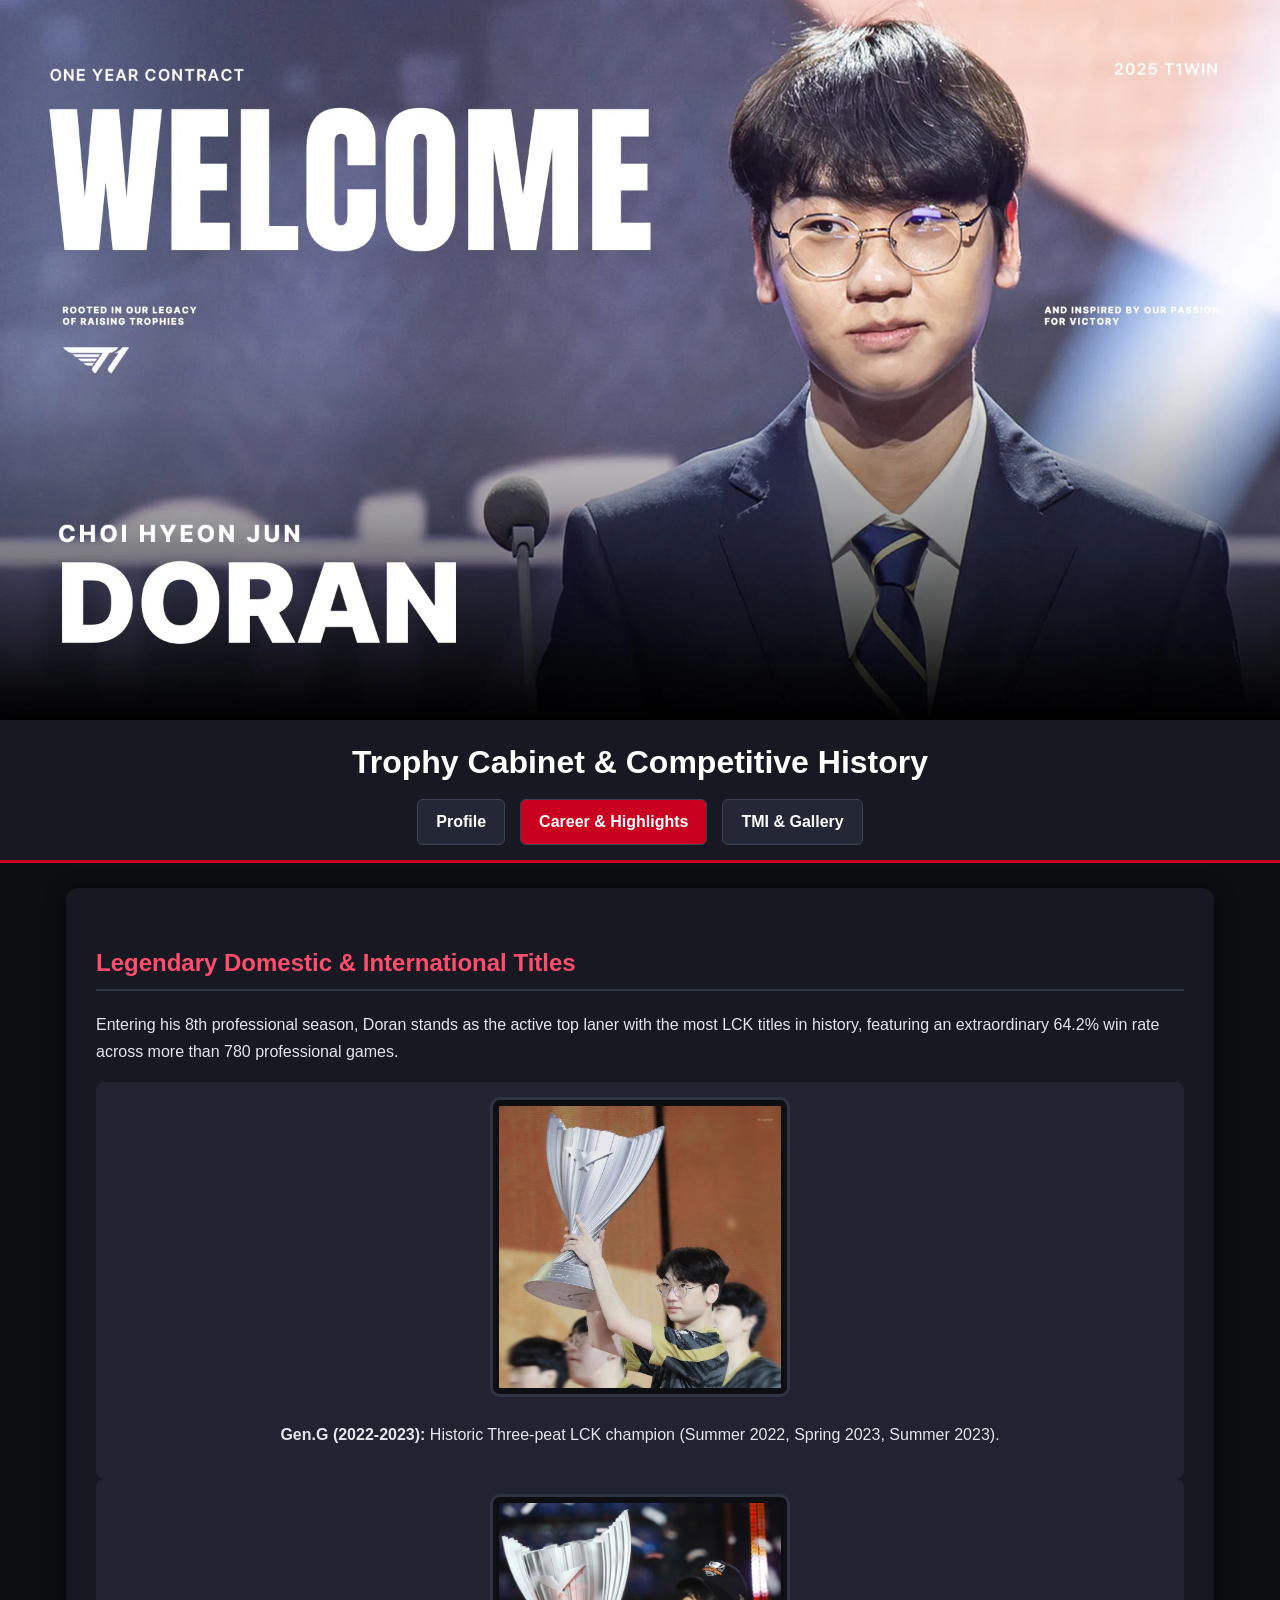
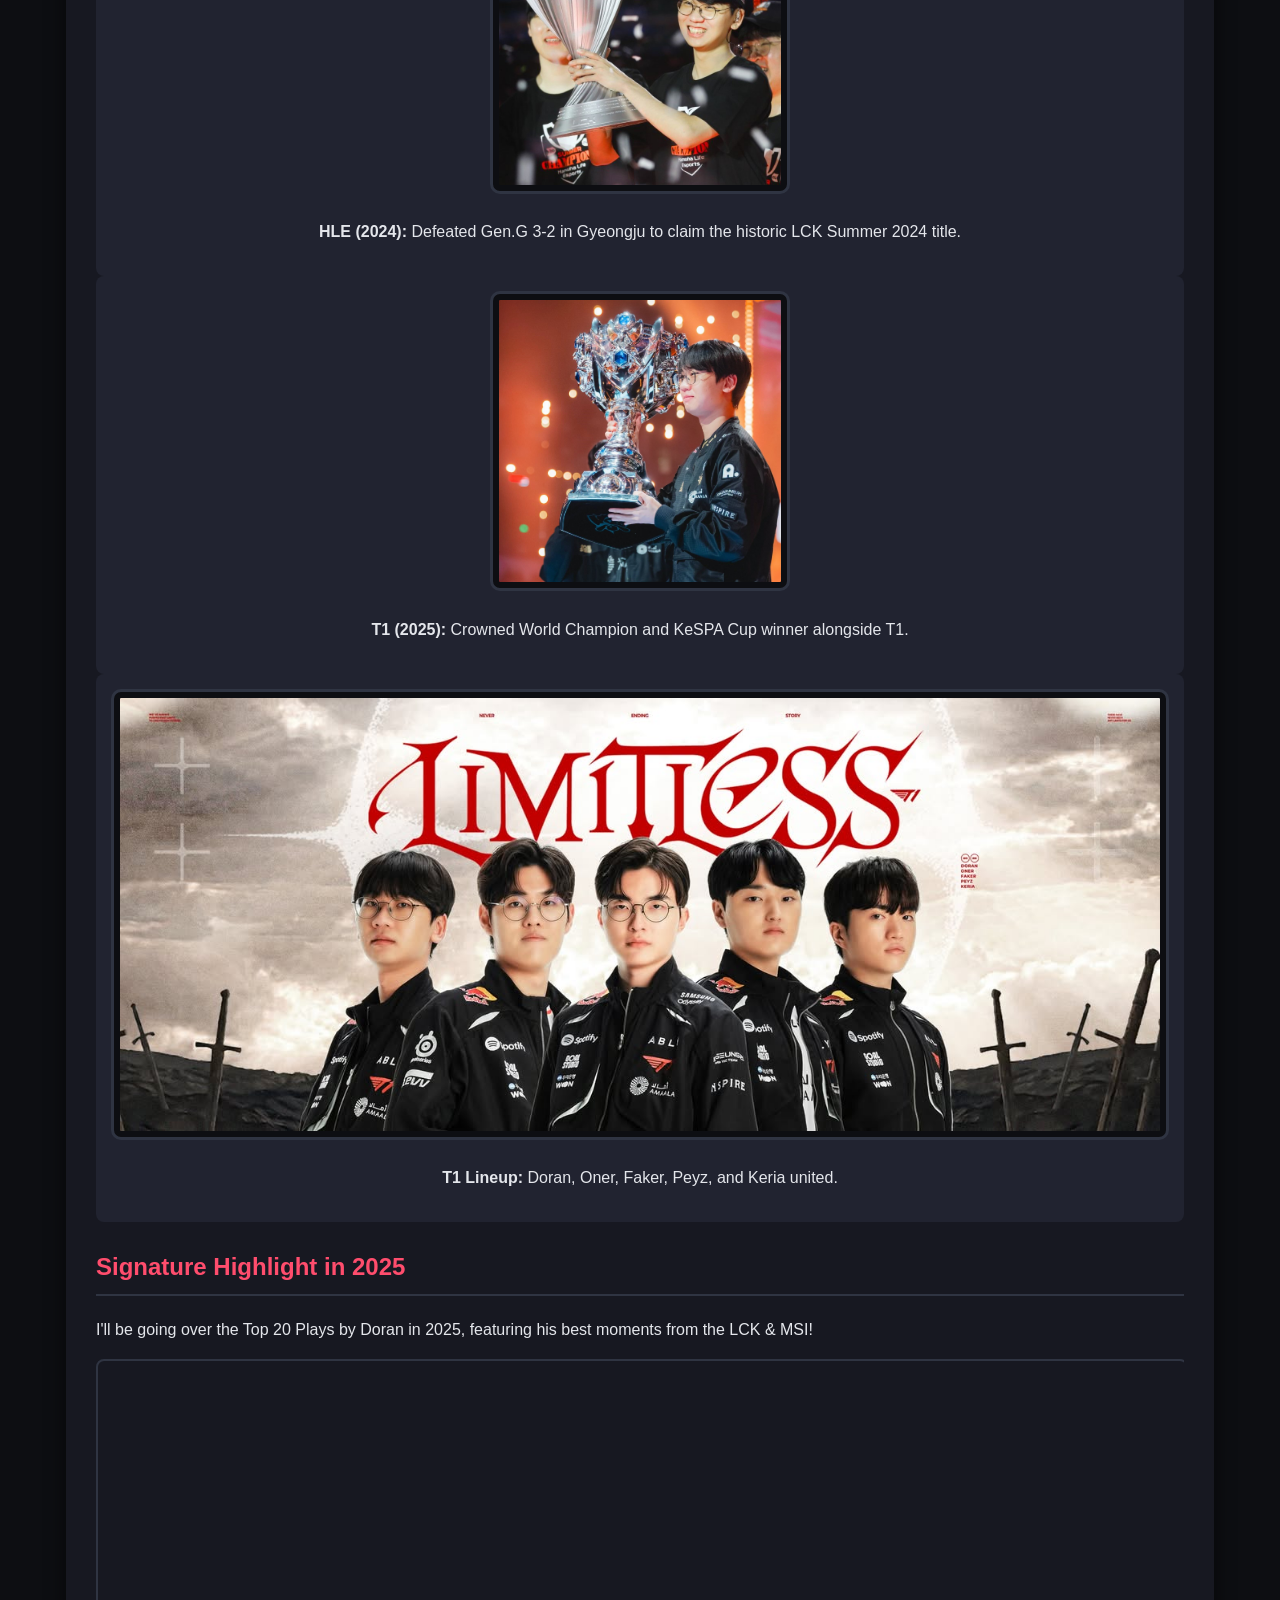
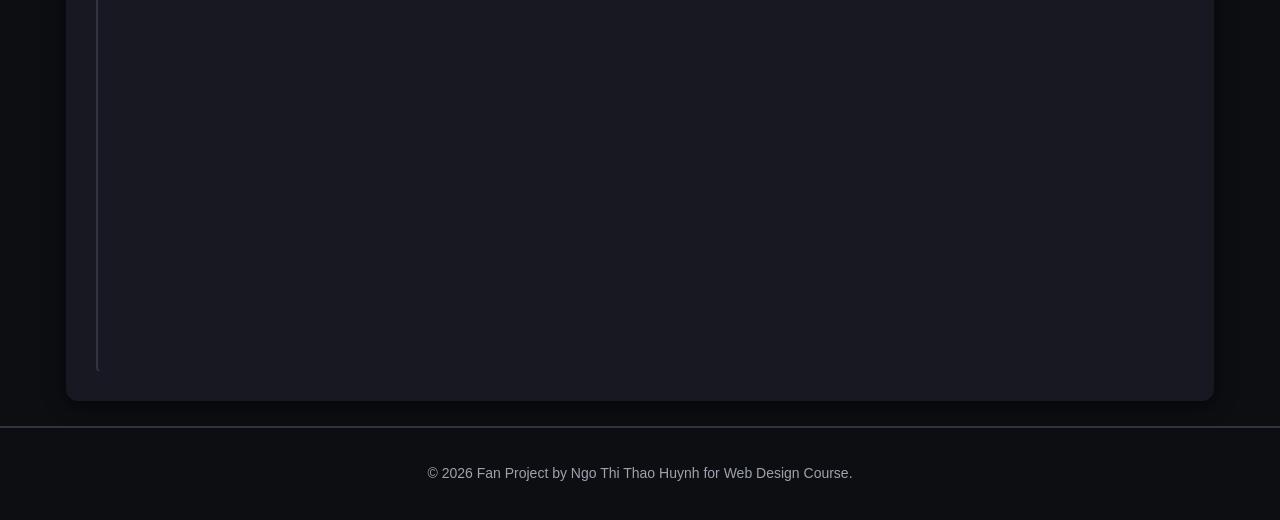
==== career.html @ f7dba2d1 "Add files via upload" ====
<!DOCTYPE html>
<html lang="en">

<head>
  <meta charset="utf-8">
  <meta name="viewport" content="width=device-width, initial-scale=1.0">
  <title>T1 Doran - Career & Championships</title>
  <link rel="stylesheet" href="css/style.css">
</head>

<body>
  <a href="#main" class="skip-link">Skip to Main Content</a>

  <header>
    <img src="images/welcome-doran-t1.jpg" alt="Welcome Doran to T1 official banner" class="header-banner">
    <h1>Trophy Cabinet & Competitive History</h1>
    <nav class="nav-bar">
      <ul>
        <li><a href="index.html">Profile</a></li>
        <li><a href="career.html" class="active">Career & Highlights</a></li>
        <li><a href="gallery.html">TMI & Gallery</a></li>
      </ul>
    </nav>
  </header>

  <main id="main">
    <section>
      <h2>Legendary Domestic & International Titles</h2>
      <p>Entering his 8th professional season, Doran stands as the active top laner with the most LCK titles in history,
        featuring an extraordinary 64.2% win rate across more than 780 professional games.</p>
    </section>

    <!-- Grid Layout: 4 Championship Images -->
    <div class="grid-container">
      <div class="grid-card">
        <img src="images/trophy-geng.jpg" alt="Doran lifting LCK championship cup with Gen.G">
        <p><strong>Gen.G (2022-2023):</strong> Historic Three-peat LCK champion (Summer 2022, Spring 2023, Summer 2023).
        </p>
      </div>
      <div class="grid-card">
        <img src="images/lck-hle.jpg" alt="Doran smiling and holding LCK Summer 2024 trophy with HLE">
        <p><strong>HLE (2024):</strong> Defeated Gen.G 3-2 in Gyeongju to claim the historic LCK Summer 2024 title.</p>
      </div>
      <div class="grid-card">
        <img src="images/trophy-t1.jpg" alt="Doran holding international championship trophy with T1">
        <p><strong>T1 (2025):</strong> Crowned World Champion and KeSPA Cup winner alongside T1.</p>
      </div>
      <div class="grid-card">
        <img class="team-t1-image" src="images/team-t1.jpg" alt="Full T1 roster lineup Limitless poster">
        <p><strong>T1 Lineup:</strong> Doran, Oner, Faker, Peyz, and Keria united.</p>
      </div>
    </div>

    <!-- Video Embed Section -->
    <section>
      <h2>Signature Highlight in 2025</h2>
      <p>I'll be going over the Top 20 Plays by Doran in 2025, featuring his best moments from the LCK & MSI! </p>
      <div class="video-container">
        <!-- Thay YOUR_VIDEO_ID bằng mã video highlight Doran trên Youtube -->
        <iframe width="560" height="315" src="https://www.youtube.com/embed/v0byf_8bLpU?si=v2mDejO5kTZxyx7A"
          title="YouTube video player" frameborder="0"
          allow="accelerometer; autoplay; clipboard-write; encrypted-media; gyroscope; picture-in-picture; web-share"
          referrerpolicy="strict-origin-when-cross-origin" allowfullscreen></iframe>
      </div>
    </section>
  </main>

  <footer>
    <p>&copy; 2026 Fan Project by Ngo Thi Thao Huynh for Web Design Course.</p>
  </footer>
</body>

</html>
---- css/style.css ----
.skip-link {
    position: absolute;
    top: -50px;
    left: 10px;
    background-color: #c9001f;
    color: #ffffff;
    padding: 10px 16px;
    font-weight: bold;
    text-decoration: none;
    z-index: 1000;
    border-radius: 4px;
    transition: top 0.3s ease;
}

.skip-link:focus {
    top: 10px;
    /* Trượt xuống khi focus */
}


body {
    font-family: 'Segoe UI', Tahoma, Geneva, Verdana, sans-serif;
    background-color: #0d0e12;
    color: #e4e6eb;
    margin: 0;
    padding: 0;
    line-height: 1.7;
}

header {
    background-color: #171821;
    text-align: center;
    padding-bottom: 15px;
    border-bottom: 3px solid #c9001f;
}

.header-banner {
    width: 100%;
    max-height: 800px;
    object-fit: cover;
    display: block;
    border: none;
    padding: 0;
    border-radius: 0;
}

h1 {
    color: #ffffff;
    margin: 15px 0 10px 0;
    font-size: 2rem;
}

h2 {
    color: #ff4d6d;
    border-bottom: 2px solid #2f3442;
    padding-bottom: 6px;
    margin-top: 25px;
}


.nav-bar ul {
    list-style: none;
    margin: 0;
    padding: 0;
    display: flex;
    justify-content: center;
    gap: 15px;
}

.nav-bar a {
    display: inline-block;
    color: #ffffff;
    text-decoration: none;
    font-weight: bold;
    padding: 8px 18px;
    background-color: #242735;
    border-radius: 6px;
    border: 1px solid #3c4155;
    transition: all 0.3s ease;
}

.nav-bar a:hover,
.nav-bar a:focus {
    background-color: #c9001f;
    color: #ffffff;
    transform: translateY(-3px);
}

.nav-bar a.active {
    background-color: #c9001f;
}


main {
    width: 85%;
    max-width: 1100px;
    margin: 25px auto;
    background-color: #171821;
    padding: 30px;
    border-radius: 12px;
    box-shadow: 0 4px 20px rgba(0, 0, 0, 0.6);
}

main a {
    color: #ff4d6d;
    font-weight: bold;
}


img {
    border: 3px solid #2f3442;
    padding: 6px;
    border-radius: 10px;
    background-color: #0d0e12;
    max-width: 100%;
    box-sizing: border-box;

    max-width: 100%;  
    height: auto;
}

/* Cho thẻ chứa ảnh đội hình trải dài cả 2 cột của Grid */
.team-card-full {
    grid-column: 1 / -1;  /* Trải dài từ cột 1 đến hết */
    text-align: center;
}

.team-card-full img {
    width: 80%;           /* Phóng to ảnh chiếm 80% bề ngang trang web */
    height: auto;
}

.grid-card {
    background-color: #212330;
    padding: 15px;
    border-radius: 8px;
    text-align: center;
}

.grid-card img {
    width: 300px;
    height: auto;
    object-fit: cover;
    transition: transform 0.3s ease;
}

.grid-card .team-t1-image {
    width: 100%;
}

.grid-card img:hover {
    transform: scale(1.03);
    border-color: #c9001f;
}


.flex-gallery {
    display: flex;
    flex-wrap: wrap;
    justify-content: center;
    gap: 20px;
    margin-top: 25px;
}

.flex-gallery img {
    width: 250px;
    height: 250px;
    object-fit: cover;
    transition: all 0.3s ease;
}


.flex-gallery img:hover {
    transform: scale(1.05);
    border-color: #c9001f;
}


.flex-gallery img:nth-child(even) {
    border-radius: 30px 4px 30px 4px;
    border-color: #c9001f;
    /* Viền đỏ T1 */
}

.flex-gallery img:nth-child(odd) {
    border-radius: 4px 30px 4px 30px;
    border-color: #3b82f6;
    /* Viền xanh tương phản */
}


.video-container {
    position: relative;
    padding-bottom: 56.25%;
    /* 16:9 ratio */
    height: 0;
    overflow: hidden;
    margin-top: 15px;
}

.video-container iframe {
    position: absolute;
    top: 0;
    left: 0;
    width: 100%;
    height: 100%;
    border: 2px solid #2f3442;
    border-radius: 8px;
}

footer {
    background-color: #0d0e12;
    text-align: center;
    padding: 20px;
    border-top: 2px solid #2f3442;
    color: #9ca3af;
    font-size: 14px;
}
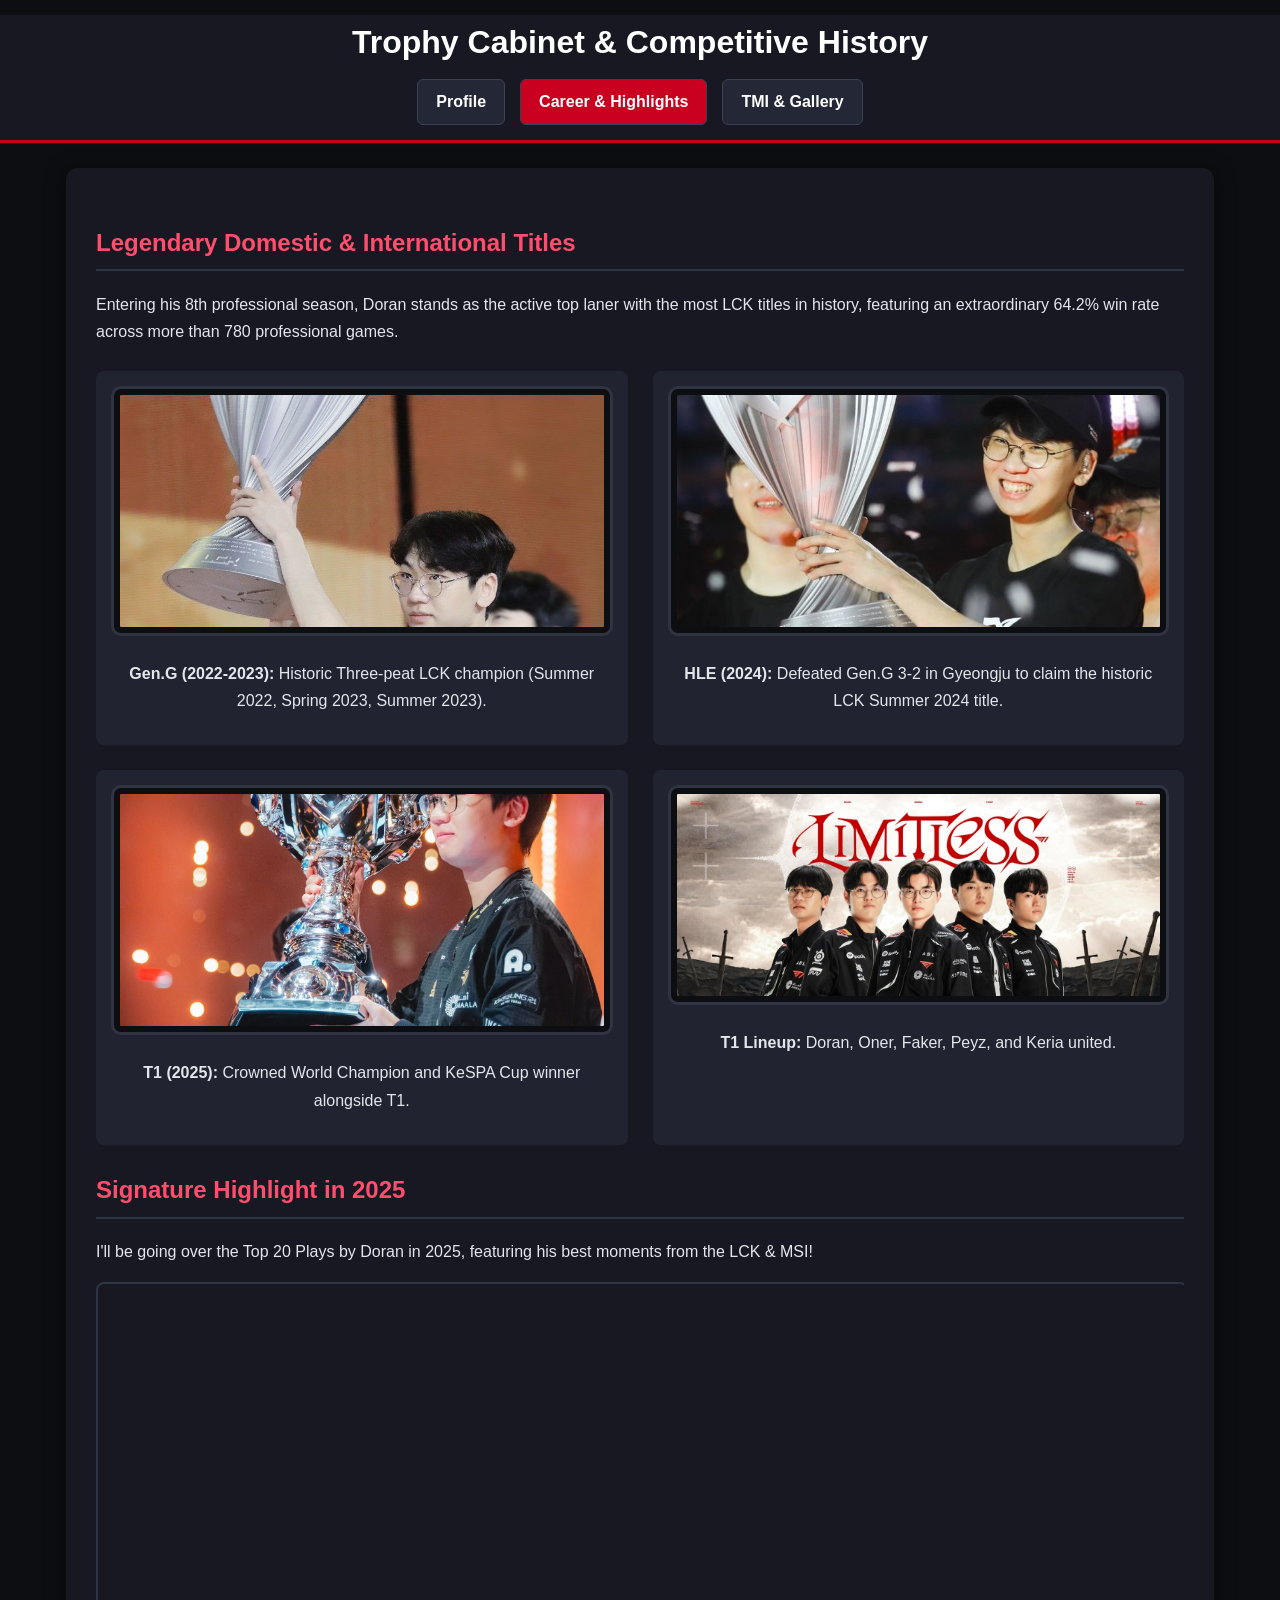
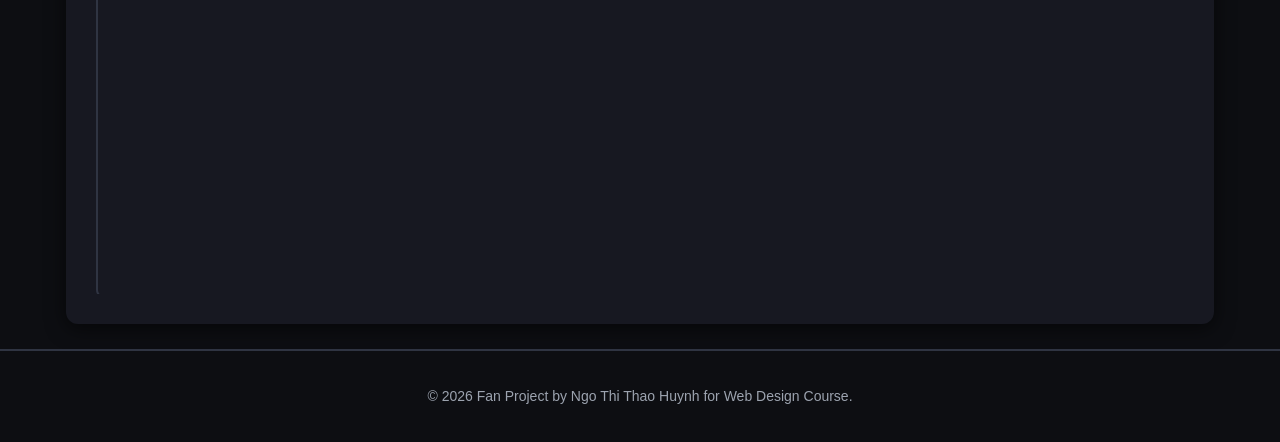
==== commit 33cd1247: "Add files via upload" ====
--- a/career.html
+++ b/career.html
@@ -12,7 +12,6 @@
   <a href="#main" class="skip-link">Skip to Main Content</a>
 
   <header>
-    <img src="images/welcome-doran-t1.jpg" alt="Welcome Doran to T1 official banner" class="header-banner">
     <h1>Trophy Cabinet & Competitive History</h1>
     <nav class="nav-bar">
       <ul>
--- a/css/style.css
+++ b/css/style.css
@@ -14,9 +14,7 @@
 
 .skip-link:focus {
     top: 10px;
-    /* Trượt xuống khi focus */
 }
-
 
 body {
     font-family: 'Segoe UI', Tahoma, Geneva, Verdana, sans-serif;
@@ -34,16 +32,6 @@
     border-bottom: 3px solid #c9001f;
 }
 
-.header-banner {
-    width: 100%;
-    max-height: 800px;
-    object-fit: cover;
-    display: block;
-    border: none;
-    padding: 0;
-    border-radius: 0;
-}
-
 h1 {
     color: #ffffff;
     margin: 15px 0 10px 0;
@@ -56,7 +44,6 @@
     padding-bottom: 6px;
     margin-top: 25px;
 }
-
 
 .nav-bar ul {
     list-style: none;
@@ -90,7 +77,6 @@
     background-color: #c9001f;
 }
 
-
 main {
     width: 85%;
     max-width: 1100px;
@@ -106,28 +92,21 @@
     font-weight: bold;
 }
 
-
 img {
     border: 3px solid #2f3442;
     padding: 6px;
     border-radius: 10px;
     background-color: #0d0e12;
     max-width: 100%;
+    height: auto;
     box-sizing: border-box;
-
-    max-width: 100%;  
-    height: auto;
 }
 
-/* Cho thẻ chứa ảnh đội hình trải dài cả 2 cột của Grid */
-.team-card-full {
-    grid-column: 1 / -1;  /* Trải dài từ cột 1 đến hết */
-    text-align: center;
-}
-
-.team-card-full img {
-    width: 80%;           /* Phóng to ảnh chiếm 80% bề ngang trang web */
-    height: auto;
+.grid-container {
+    display: grid;
+    grid-template-columns: repeat(2, 1fr);
+    gap: 25px;
+    margin: 25px 0;
 }
 
 .grid-card {
@@ -138,21 +117,22 @@
 }
 
 .grid-card img {
-    width: 300px;
-    height: auto;
+    width: 100%;
+    height: 250px;
     object-fit: cover;
     transition: transform 0.3s ease;
 }
 
 .grid-card .team-t1-image {
     width: 100%;
+    height: auto;
+    object-fit: contain;
 }
 
 .grid-card img:hover {
     transform: scale(1.03);
     border-color: #c9001f;
 }
-
 
 .flex-gallery {
     display: flex;
@@ -169,30 +149,24 @@
     transition: all 0.3s ease;
 }
 
-
 .flex-gallery img:hover {
     transform: scale(1.05);
     border-color: #c9001f;
 }
 
-
 .flex-gallery img:nth-child(even) {
     border-radius: 30px 4px 30px 4px;
     border-color: #c9001f;
-    /* Viền đỏ T1 */
 }
 
 .flex-gallery img:nth-child(odd) {
     border-radius: 4px 30px 4px 30px;
     border-color: #3b82f6;
-    /* Viền xanh tương phản */
 }
-
 
 .video-container {
     position: relative;
     padding-bottom: 56.25%;
-    /* 16:9 ratio */
     height: 0;
     overflow: hidden;
     margin-top: 15px;
